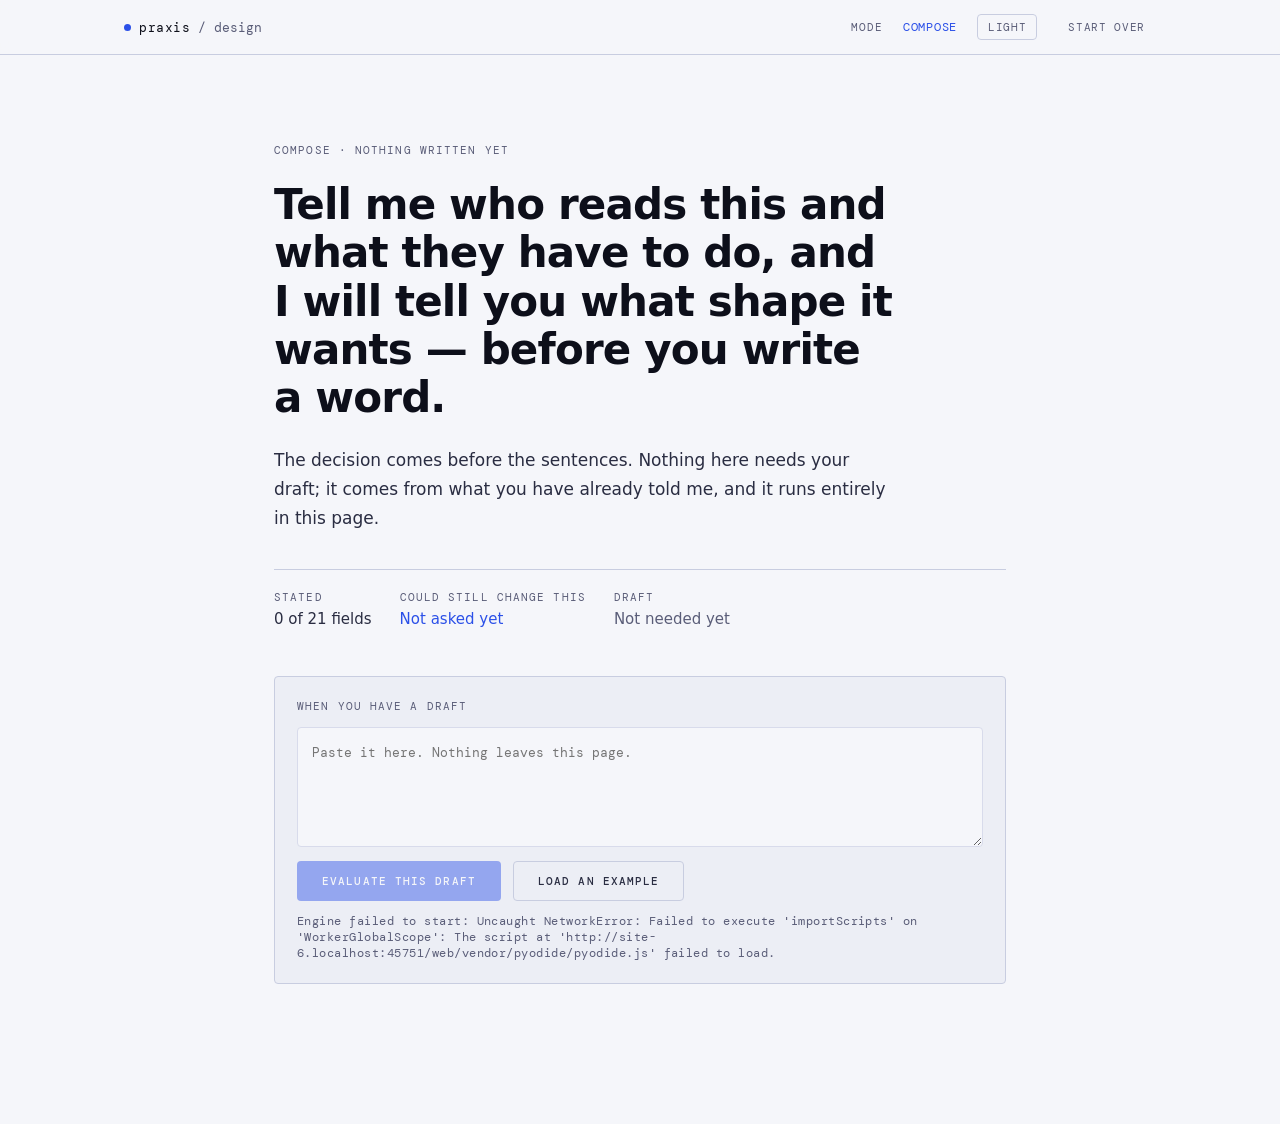
==== web/design.html @ 6928f115 "Build the design layer viewer in the browser Not everyone who needs praxis has a model, so the websi" ====
<!doctype html>
<html lang="en">
<head>
<meta charset="utf-8">
<meta name="viewport" content="width=device-width, initial-scale=1">
<title>praxis — what this message should do, and what it is missing</title>
<meta name="description" content="praxis decides what a message should do for its reader, shows what the draft is missing, and — only if you ask — locates the changes. It never writes the prose, and nothing leaves the browser.">
<link rel="icon" href="data:image/svg+xml,%3Csvg xmlns='http://www.w3.org/2000/svg' viewBox='0 0 16 16'%3E%3Ccircle cx='8' cy='8' r='5' fill='%232b50e8'/%3E%3C/svg%3E">
<link rel="preconnect" href="https://fonts.googleapis.com">
<link rel="preconnect" href="https://fonts.gstatic.com" crossorigin>
<link rel="stylesheet" href="https://fonts.googleapis.com/css2?family=DM+Mono:wght@400;500&display=swap">
<link rel="stylesheet" href="./design.css">
</head>
<body>
<header class="dlv-header">
  <div class="dlv-header-inner">
    <div class="brand">
      <span class="dot"></span>
      <span class="brand-name">praxis</span>
      <span class="brand-sub">/ design</span>
    </div>
    <div class="spacer"></div>
    <div class="mono">Mode</div>
    <div class="mode-value" id="mode-label">Compose</div>
    <button class="chip" id="theme-btn" type="button">Light</button>
    <button class="chip bare" id="reset-btn" type="button">Start over</button>
  </div>
</header>

<main id="app" aria-live="polite"></main>

<script type="module" src="./src/design.js"></script>
</body>
</html>
---- web/design.css ----
/* Design layer viewer — DHK "Electric Cobalt" light, plus the dark extension
   defined in docs/design/design-layer-viewer/SPEC.md §9.

   The dark palette is an EXTENSION. DHK ships light-only; if the studio
   publishes real dark tokens, swap the one block below and nothing else
   changes, because every component styles through a token.

   Kept separate from styles.css: that sheet tunes teal/orange to the
   harness's SAFE / LOW RISK / REVIEW semantics, and here the same three
   colours mean pass / gap-and-blocked / move. Same tokens, different
   meanings, so they do not share a file. */

:root {
  --bg:  #f5f6fa;
  --bg2: #eceef5;
  --bg3: #e0e3f0;

  --border:       #c8cde0;
  --border-light: #d8dbeb;

  --text:       #0d0f1a;
  --text-muted: #2a2d42;
  --text-dim:   #5a5d78;

  --accent:       #2b50e8;
  --accent-hover: #1a3bd4;

  --accent-purple: #8b2adc;
  --accent-orange: #e05c2a;
  --accent-teal:   #0ea5b0;

  --tint-study: rgba(14, 165, 176, 0.12);

  /* Exists only because the sticky header needs a translucent fill that no
     DHK token provides. */
  --header-bg: rgba(245, 246, 250, 0.86);

  --font-sans: system-ui, -apple-system, "Segoe UI", sans-serif;
  --font-mono: "DM Mono", ui-monospace, "SF Mono", Menlo, Consolas, monospace;

  --radius: 4px;
  --read: 780px;
  --wide: 1080px;
}

:root[data-dlv-theme="dark"] {
  --bg:  #0d0f1a;
  --bg2: #15182a;
  --bg3: #1f2338;

  --border:       #2f3452;
  --border-light: #242942;

  --text:       #f2f3f9;
  --text-muted: #c3c7dc;
  --text-dim:   #8b90ab;

  --accent:       #6d86f5;
  --accent-hover: #93a7ff;

  --accent-purple: #b06ef0;
  --accent-orange: #f0834f;
  --accent-teal:   #34c3ce;

  --tint-study: rgba(52, 195, 206, 0.18);

  --header-bg: rgba(13, 15, 26, 0.86);
  color-scheme: dark;
}

*, *::before, *::after { box-sizing: border-box; margin: 0; padding: 0; }

body {
  background: var(--bg);
  color: var(--text);
  font-family: var(--font-sans);
  min-height: 100vh;
}

a { color: var(--accent); text-decoration: none; transition: color 0.15s; }
a:hover { color: var(--accent-hover); }

button { font-family: inherit; cursor: pointer; }
button:focus-visible,
textarea:focus-visible,
a:focus-visible { outline: 2px solid var(--accent); outline-offset: 2px; }

h1, h2, h3 { line-height: 1.2; text-wrap: pretty; }

/* ── chrome ─────────────────────────────────────────────────────────────
   Mono is chrome only. It never carries prose. */
.mono {
  font-family: var(--font-mono);
  font-size: 11px;
  letter-spacing: 0.1em;
  text-transform: uppercase;
  color: var(--text-dim);
}
.mono-plain {
  font-family: var(--font-mono);
  font-size: 12px;
  letter-spacing: 0.04em;
  text-transform: none;
  color: var(--text-dim);
}

.read { max-width: var(--read); }
.wide { max-width: var(--wide); margin: 0 auto; padding: 0 24px; }

/* ── header ─────────────────────────────────────────────────────────── */
.dlv-header {
  position: sticky; top: 0; z-index: 20;
  background: var(--header-bg);
  backdrop-filter: blur(8px);
  border-bottom: 1px solid var(--border);
}
.dlv-header-inner {
  max-width: var(--wide); margin: 0 auto; padding: 14px 24px;
  display: flex; align-items: center; gap: 20px;
}
.brand { display: flex; align-items: center; gap: 8px; }
.dot { width: 7px; height: 7px; border-radius: 50%; background: var(--accent); flex: none; }
.brand-name {
  font-family: var(--font-mono); font-size: 13px;
  letter-spacing: 0.04em; color: var(--text);
}
.brand-sub { font-family: var(--font-mono); font-size: 13px; color: var(--text-dim); }
.spacer { flex: 1; }
.mode-value {
  font-family: var(--font-mono); font-size: 12px; letter-spacing: 0.06em;
  text-transform: uppercase; color: var(--accent);
}
.chip {
  font-family: var(--font-mono); font-size: 11px; letter-spacing: 0.06em;
  text-transform: uppercase; padding: 5px 10px; border-radius: var(--radius);
  border: 1px solid var(--border); background: transparent; color: var(--text-dim);
  transition: color 0.15s, border-color 0.15s;
}
.chip:hover { color: var(--accent); border-color: var(--accent); }
.chip.bare { border-color: transparent; }
.chip.bare:hover { color: var(--accent); border-color: transparent; }

/* ── buttons ────────────────────────────────────────────────────────── */
.btn {
  font-family: var(--font-mono); font-size: 11px; font-weight: 500;
  letter-spacing: 0.1em; text-transform: uppercase;
  padding: 12px 24px; border-radius: var(--radius);
  border: 1px solid transparent; transition: opacity 0.15s, color 0.15s, border-color 0.15s;
}
.btn-primary { background: var(--accent); color: #fff; }
.btn-primary:hover { opacity: 0.85; }
.btn-primary[disabled] { opacity: 0.45; cursor: not-allowed; }
.btn-ghost { background: transparent; color: var(--text-muted); border-color: var(--border); }
.btn-ghost:hover { color: var(--accent); border-color: var(--accent); }

/* ── compose ────────────────────────────────────────────────────────── */
.compose { max-width: var(--read); margin: 0 auto; padding: 88px 24px 140px;
  display: flex; flex-direction: column; gap: 24px; }
.compose h1 {
  font-size: clamp(30px, 3.6vw, 42px); font-weight: 700;
  letter-spacing: -0.02em; line-height: 1.15; max-width: 640px;
}
.lede { font-size: 17px; line-height: 1.7; color: var(--text-muted); max-width: 620px; }

.stats {
  display: flex; gap: 28px; flex-wrap: wrap;
  padding-top: 20px; border-top: 1px solid var(--border); margin-top: 12px;
}
.stat-value { font-size: 15px; color: var(--text-muted); margin-top: 6px; }
.stat-value.live { color: var(--accent); }
.stat-value.idle { color: var(--text-dim); }

.draft-box {
  border: 1px solid var(--border); border-radius: var(--radius);
  background: var(--bg2); padding: 22px;
  display: flex; flex-direction: column; gap: 14px; margin-top: 24px;
}
.draft-box textarea {
  width: 100%; min-height: 120px; resize: vertical; padding: 14px;
  border: 1px solid var(--border-light); border-radius: var(--radius);
  background: var(--bg); color: var(--text-muted);
  font-family: var(--font-mono); font-size: 13px; line-height: 1.7;
}
.draft-actions { display: flex; align-items: center; gap: 12px; flex-wrap: wrap; }

/* ── the answer ─────────────────────────────────────────────────────── */
.evaluated { padding: 64px 24px 160px; display: flex; flex-direction: column; }
.answer { max-width: 720px; display: flex; flex-direction: column; gap: 22px; }
.answer h1 {
  font-size: clamp(28px, 3.2vw, 38px); font-weight: 700;
  letter-spacing: -0.02em; line-height: 1.2;
}
.answer-body { font-size: 18px; line-height: 1.7; color: var(--text-muted); }
.answer-foot {
  display: flex; align-items: center; gap: 14px; flex-wrap: wrap;
  padding-top: 18px; border-top: 1px solid var(--border); margin-top: 6px;
}

/* ── the four depths ─────────────────────────────────────────────────
   The container owns the top hairline. The rows own their own bottom one.
   One owner per rule, or it renders 2px. */
.depths { margin-top: 52px; border-top: 1px solid var(--border); }
.depth-row {
  width: 100%; text-align: left; display: flex; align-items: baseline; gap: 16px;
  padding: 18px 4px; background: transparent; border: 0;
  border-bottom: 1px solid var(--border-light); transition: background 0.15s;
}
.depth-row:hover { background: var(--bg2); }
.depth-num {
  font-family: var(--font-mono); font-size: 12px; color: var(--accent); min-width: 24px;
}
.depth-label { font-size: 17px; font-weight: 600; color: var(--text); flex: 1; }
.depth-meta { font-family: var(--font-mono); font-size: 12px; color: var(--text-dim); }
/* Depth 04 before the gate: present, dimmed, and not a button. */
.depth-row.locked { cursor: default; }
.depth-row.locked:hover { background: transparent; }
.depth-row.locked .depth-num,
.depth-row.locked .depth-label { color: var(--text-dim); }

.section { margin-top: 64px; }
.section-divider {
  display: flex; align-items: center; gap: 16px; margin-bottom: 20px;
}
.section-divider span {
  font-family: var(--font-mono); font-size: 11px; letter-spacing: 0.08em;
  text-transform: uppercase; color: var(--text-dim);
}
.section-divider::after { content: ""; flex: 1; height: 1px; background: var(--border); }

/* ── depth 01 ───────────────────────────────────────────────────────── */
.reasons { display: flex; flex-direction: column; gap: 18px; max-width: var(--read); }
.reason { display: flex; gap: 14px; }
.reason .arrow { font-family: var(--font-mono); color: var(--accent); }
.reason p { font-size: 16px; line-height: 1.75; color: var(--text-muted); }

/* ── depth 02 scorecard ─────────────────────────────────────────────── */
.score-counts { font-family: var(--font-mono); font-size: 11px; color: var(--text-dim); margin-bottom: 14px; }
.scorecard {
  display: grid; grid-template-columns: repeat(auto-fit, minmax(320px, 1fr));
  gap: 1px; background: var(--border-light);
  border: 1px solid var(--border-light); border-radius: var(--radius); overflow: hidden;
}
.cell { background: var(--bg2); padding: 18px 20px; }
.cell-head { display: flex; align-items: center; gap: 10px; flex-wrap: wrap; }
.verdict {
  font-family: var(--font-mono); font-size: 11px; letter-spacing: 0.08em;
  text-transform: uppercase; flex: none;
}
.verdict.pass { color: var(--accent-teal); }
.verdict.gap { color: var(--accent-orange); }
.verdict.unknown { color: var(--text-dim); border-bottom: 1px dashed var(--text-dim); }
.cell-title { font-size: 15px; font-weight: 600; color: var(--text); }
/* Unknown is a third tier of confidence, so its title is one step back. */
.cell.is-unknown .cell-title { color: var(--text-muted); }
.cell-body { font-size: 14px; line-height: 1.6; color: var(--text-dim); margin-top: 8px; }
.cell-evidence {
  font-family: var(--font-mono); font-size: 12px; color: var(--text-dim);
  margin-top: 8px; word-break: break-word;
}
.score-note {
  font-size: 13px; line-height: 1.7; color: var(--text-dim);
  margin-top: 14px; max-width: 640px;
}
.score-note .tag {
  font-family: var(--font-mono); border-bottom: 1px dashed var(--text-dim);
}

/* ── depth 03 contract ──────────────────────────────────────────────
   auto-fit columns, independent group heights. Groups hold 3/4/5/3/2/2/2
   fields; a shared baseline would be wrong for five of the seven. */
.legend-dots { display: flex; align-items: center; gap: 16px; flex-wrap: wrap; margin-bottom: 24px; }
.legend-dot {
  display: flex; align-items: center; gap: 7px;
  font-family: var(--font-mono); font-size: 11px; color: var(--text-dim);
}
.dot-stated { width: 8px; height: 8px; border-radius: 50%; background: var(--accent); flex: none; }
.dot-inferred { width: 8px; height: 8px; border-radius: 50%; border: 1px solid var(--text-dim); flex: none; }

.contract-grid {
  display: grid; grid-template-columns: repeat(auto-fit, minmax(300px, 1fr));
  gap: 32px; align-items: start;
}
.group-name {
  font-family: var(--font-mono); font-size: 11px; letter-spacing: 0.1em;
  text-transform: uppercase; color: var(--accent);
  padding-bottom: 10px; border-bottom: 1px solid var(--border-light);
}
.field-row {
  width: 100%; text-align: left; display: flex; align-items: baseline; gap: 12px;
  padding: 11px 2px; background: transparent; border: 0;
  border-bottom: 1px solid var(--border-light); transition: background 0.15s;
}
.field-row:hover { background: var(--bg2); }
.field-key { font-family: var(--font-mono); font-size: 12px; color: var(--text-dim); min-width: 116px; }
.field-value { font-size: 14px; color: var(--text); }
.field-row.inferred .field-value { color: var(--text-dim); font-style: italic; }
/* A field with no closed domain gets no picker. The caret is the tell. */
.field-kind { font-family: var(--font-mono); font-size: 11px; color: var(--text-dim); }
.field-dot { flex: none; }

.picker {
  display: flex; flex-wrap: wrap; gap: 6px;
  padding: 10px 2px 14px; border-bottom: 1px solid var(--border-light);
}
.picker-opt {
  font-size: 13px; padding: 5px 10px; border-radius: var(--radius);
  border: 1px solid var(--border); background: var(--bg); color: var(--text-muted);
  transition: color 0.15s, border-color 0.15s;
}
.picker-opt:hover { color: var(--accent); border-color: var(--accent); }
.picker-opt.on { color: var(--accent); border-color: var(--accent); }
.picker-note { font-size: 13px; line-height: 1.6; color: var(--text-dim); padding: 10px 2px 14px;
  border-bottom: 1px solid var(--border-light); }

/* ── question card ──────────────────────────────────────────────────── */
.questions { margin-top: 64px; max-width: 720px; }
.qcard {
  border: 1px solid var(--border); border-left: 2px solid var(--accent);
  border-radius: var(--radius); background: var(--bg2); padding: 26px;
  display: flex; flex-direction: column; gap: 12px;
}
.qcard.done { border-left-color: var(--accent-teal); }
.qcard h3 { font-size: 22px; font-weight: 600; line-height: 1.3; }
.qdecides { font-size: 14px; line-height: 1.6; color: var(--text-dim); }
.qoptions { display: flex; flex-direction: column; gap: 8px; margin-top: 10px; }
.qoption {
  text-align: left; padding: 13px 16px; border: 1px solid var(--border);
  border-radius: var(--radius); background: var(--bg); color: var(--text-muted);
  font-size: 15px; transition: color 0.15s, border-color 0.15s, background 0.15s;
}
.qoption:hover { border-color: var(--accent); color: var(--accent); background: var(--bg3); }
.qlink {
  align-self: flex-start; background: transparent; border: 0; padding: 0;
  font-family: var(--font-mono); font-size: 12px; letter-spacing: 0.04em;
  color: var(--text-dim); margin-top: 8px; transition: color 0.15s;
}
.qlink:hover { color: var(--accent); }
.qcard-flat {
  border: 1px solid var(--border); border-radius: var(--radius); background: var(--bg2);
  padding: 22px; display: flex; align-items: center; gap: 16px; flex-wrap: wrap;
}
.qcard-flat span { font-size: 15px; color: var(--text-muted); }
.qcard-flat .qlink { margin-top: 0; color: var(--accent); }
.mono-teal {
  font-family: var(--font-mono); font-size: 11px; letter-spacing: 0.1em;
  text-transform: uppercase; color: var(--accent-teal);
}

/* ── transform gate ─────────────────────────────────────────────────── */
.gate { margin-top: 72px; max-width: var(--read); }
.gate p { font-size: 17px; line-height: 1.7; color: var(--text-muted); }
.gate-actions { display: flex; align-items: center; gap: 16px; flex-wrap: wrap; margin-top: 24px; }

/* ── located changes ────────────────────────────────────────────────── */
.transform { margin-top: 72px; }
.marker-legend { display: flex; align-items: center; gap: 18px; flex-wrap: wrap; margin-bottom: 12px; }
.legend-item {
  display: flex; align-items: center; gap: 7px;
  font-family: var(--font-mono); font-size: 11px; letter-spacing: 0.04em; color: var(--text-dim);
}
.legend-item .rule-solid { width: 14px; border-bottom: 2px solid var(--accent); }
.legend-item .rule-dash { width: 14px; border-bottom: 1px dashed var(--accent-purple); }
.legend-item .rule-cut { width: 14px; border-bottom: 1px solid var(--text-dim); text-decoration: line-through; }
.legend-item.blocked { color: var(--accent-orange); }

.two-pane {
  display: grid; grid-template-columns: minmax(0, 1.55fr) minmax(0, 1fr);
  gap: 28px; align-items: start;
}
.draft-card {
  border: 1px solid var(--border); border-radius: var(--radius);
  background: var(--bg2); padding: 34px 38px; min-width: 0;
}
.draft-head {
  display: flex; align-items: baseline; gap: 16px; flex-wrap: wrap;
  padding-bottom: 16px; border-bottom: 1px solid var(--border-light); margin-bottom: 26px;
}
.view-toggle {
  font-family: var(--font-mono); font-size: 11px; letter-spacing: 0.06em;
  text-transform: uppercase; background: transparent; border: 0; padding: 0;
  color: var(--text-dim); transition: color 0.15s;
}
.view-toggle:hover, .view-toggle.on { color: var(--accent); }
.view-sep { color: var(--border); }
.view-label { font-family: var(--font-mono); font-size: 11px; color: var(--accent); }

.draft-original {
  margin: 0; white-space: pre-wrap; font-family: var(--font-mono);
  font-size: 13px; line-height: 1.85; color: var(--text-muted);
}
.draft-prose {
  display: flex; flex-direction: column; gap: 18px;
  font-size: 16px; line-height: 1.9; color: var(--text-muted);
}

/* Markers sit in the baseline: inherit the font, carry no background. */
.mk { background: transparent; border: 0; padding: 0; font: inherit; transition: color 0.15s; }
.mk-revise { color: var(--text-muted); border-bottom: 2px solid var(--accent); }
.mk-revise:hover { color: var(--accent); }
.mk-move { color: var(--accent-purple); border-bottom: 1px dashed var(--accent-purple); }
.mk-move:hover { color: var(--accent); }
.mk-cut { color: var(--text-dim); text-decoration: line-through; }
.mk-cut:hover { color: var(--accent-orange); }
.mk-insert {
  display: block; text-align: left; width: 100%;
  border-left: 2px solid var(--accent); padding: 2px 0 2px 12px;
  font-family: var(--font-mono); font-size: 12px; color: var(--accent);
}
.mk-insert:hover { color: var(--accent-hover); }

.protected {
  background: var(--tint-study); border-bottom: 1px solid var(--accent-teal);
  padding: 1px 1px 1px 2px;
}

/* The annotation steps *down* to --bg, so it reads as inset in the card. */
.annotation {
  margin: 8px 0 4px 12px; border-left: 2px solid var(--accent);
  background: var(--bg); padding: 12px 14px;
  font-size: 14px; line-height: 1.7; color: var(--text-muted);
}
.annotation.move { border-left-color: var(--accent-purple); }
.annotation.cut { border-left-color: var(--border); }
.ann-label {
  font-family: var(--font-mono); font-size: 11px; letter-spacing: 0.08em;
  text-transform: uppercase; color: var(--accent); display: block;
}
.annotation.move .ann-label { color: var(--accent-purple); }
.annotation.cut .ann-label { color: var(--text-dim); }
.ann-body { margin-top: 6px; }
/* A gap that folded into this edit rather than getting its own marker. */
.ann-also {
  font-family: var(--font-mono); font-size: 11px; letter-spacing: 0.04em;
  color: var(--text-dim); margin-top: 10px; display: block;
}

.blocked-block {
  border: 1px solid var(--accent-orange); border-radius: var(--radius);
  background: var(--bg); padding: 14px 16px;
}
.blocked-head { display: flex; align-items: center; gap: 10px; flex-wrap: wrap; }
.blocked-tag {
  font-family: var(--font-mono); font-size: 11px; letter-spacing: 0.08em;
  text-transform: uppercase; color: var(--accent-orange);
}
.blocked-sub { font-family: var(--font-mono); font-size: 11px; color: var(--text-dim); }
.blocked-block p { font-size: 14px; line-height: 1.7; color: var(--text-muted); margin-top: 10px; }
.blocked-span {
  font-family: var(--font-mono); font-size: 13px;
  background: var(--tint-study); padding: 1px 4px;
}
.blocked-actions { display: flex; gap: 12px; flex-wrap: wrap; margin-top: 14px; }
.blocked-actions .btn { padding: 9px 16px; }

/* ── the gutter ─────────────────────────────────────────────────────── */
.gutter { position: sticky; top: 84px; display: flex; flex-direction: column; gap: 10px; min-width: 0; }
.gutter-head {
  font-family: var(--font-mono); font-size: 11px; letter-spacing: 0.08em;
  text-transform: uppercase; color: var(--text-dim);
  padding-bottom: 10px; border-bottom: 1px solid var(--border);
}
.change-row {
  text-align: left; display: flex; gap: 12px; align-items: baseline;
  padding: 12px 14px; border: 1px solid var(--border-light);
  border-radius: var(--radius); background: var(--bg2);
  transition: background 0.15s, border-color 0.15s;
}
.change-row:hover, .change-row.on { background: var(--bg3); border-color: var(--accent); }
.change-kind {
  font-family: var(--font-mono); font-size: 11px; letter-spacing: 0.06em;
  text-transform: uppercase; min-width: 58px; color: var(--text-dim);
}
.change-summary { font-size: 14px; line-height: 1.55; color: var(--text-muted); flex: 1; }
.change-plus { font-family: var(--font-mono); font-size: 11px; color: var(--text-dim); }
.change-at { font-family: var(--font-mono); font-size: 11px; color: var(--text-dim); }
.gutter-note { font-size: 13px; line-height: 1.7; color: var(--text-dim); margin-top: 6px; }

/* Gaps that produced no edit. Not an error: no orange, no left border.
   The engine declining to invent an edit reads as completeness. */
.no-edit { margin-top: 18px; padding-top: 14px; border-top: 1px solid var(--border); }
.no-edit-label {
  font-family: var(--font-mono); font-size: 11px; letter-spacing: 0.08em;
  text-transform: uppercase; color: var(--text-dim);
}
.no-edit-row { font-size: 13px; line-height: 1.7; color: var(--text-dim); margin-top: 10px; }
.no-edit-row b { color: var(--text-muted); font-weight: 500; }

.notice {
  border: 1px solid var(--border); border-left: 2px solid var(--accent-orange);
  border-radius: var(--radius); background: var(--bg2); padding: 18px 20px;
  font-size: 15px; line-height: 1.7; color: var(--text-muted); max-width: var(--read);
}

@media (max-width: 900px) {
  .two-pane { grid-template-columns: 1fr; }
  .gutter { position: static; }
  .draft-card { padding: 24px 22px; }
}

@media (prefers-reduced-motion: reduce) {
  * { transition-duration: 0.01ms !important; }
}
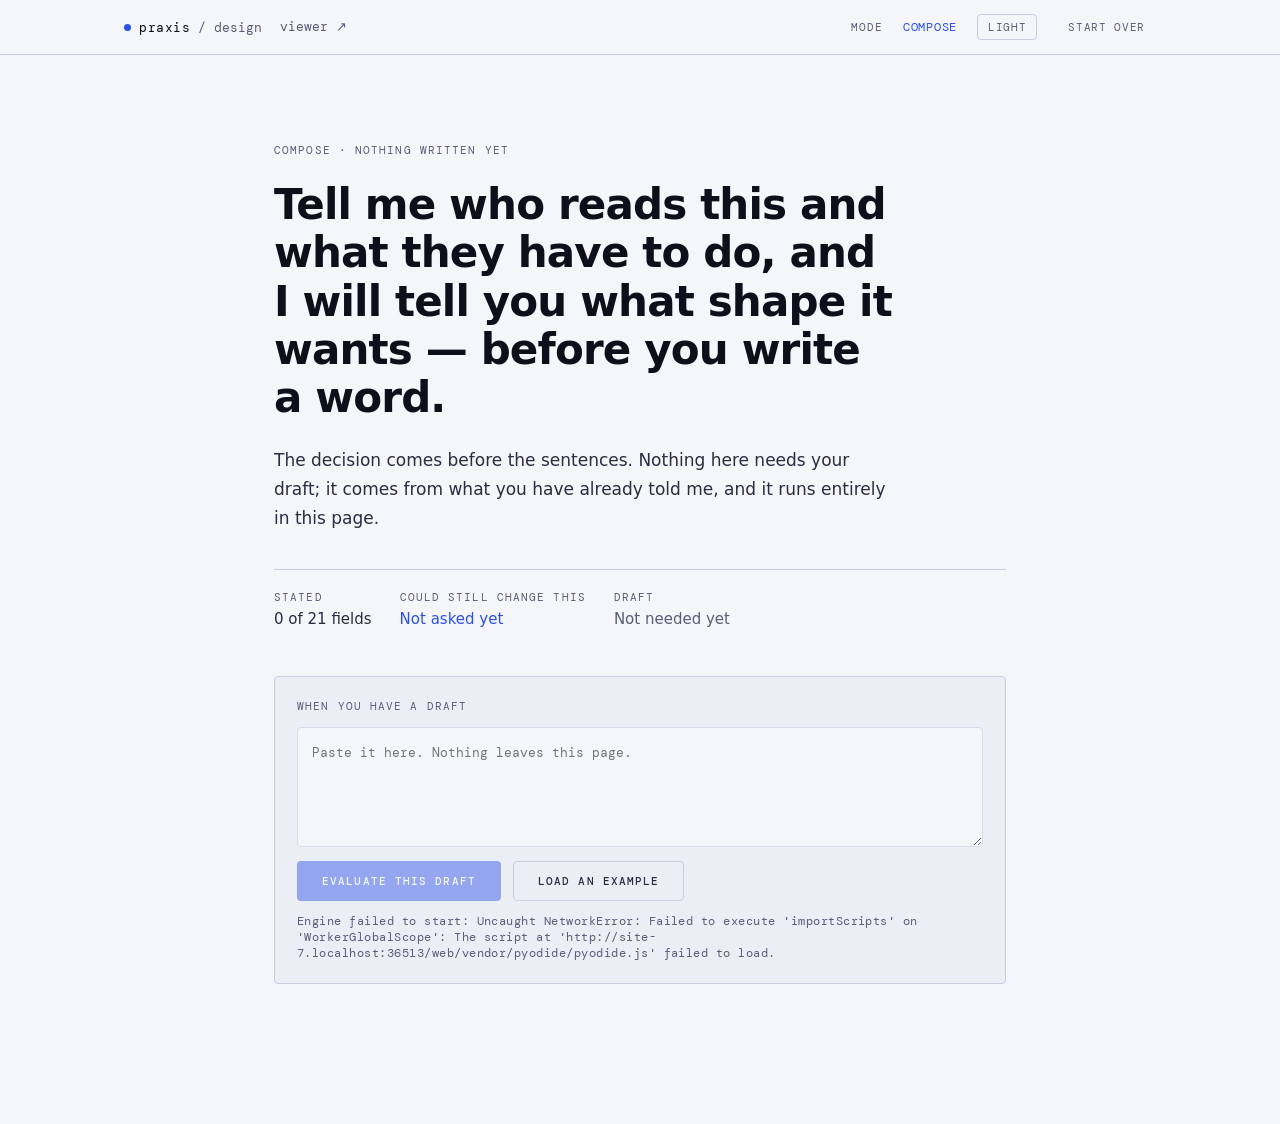
==== commit aa065a52: "Link the two layers to each other The design layer shipped deployed and unreachable: web/index.html " ====
--- a/web/design.html
+++ b/web/design.html
@@ -18,6 +18,7 @@
       <span class="dot"></span>
       <span class="brand-name">praxis</span>
       <span class="brand-sub">/ design</span>
+      <a class="sibling" href="./index.html">viewer ↗</a>
     </div>
     <div class="spacer"></div>
     <div class="mono">Mode</div>
--- a/web/design.css
+++ b/web/design.css
@@ -125,6 +125,11 @@
   letter-spacing: 0.04em; color: var(--text);
 }
 .brand-sub { font-family: var(--font-mono); font-size: 13px; color: var(--text-dim); }
+.sibling {
+  font-family: var(--font-mono); font-size: 13px; color: var(--text-dim);
+  margin-left: 10px; border-bottom: 1px solid transparent;
+}
+.sibling:hover { color: var(--accent); border-bottom-color: var(--accent); }
 .spacer { flex: 1; }
 .mode-value {
   font-family: var(--font-mono); font-size: 12px; letter-spacing: 0.06em;
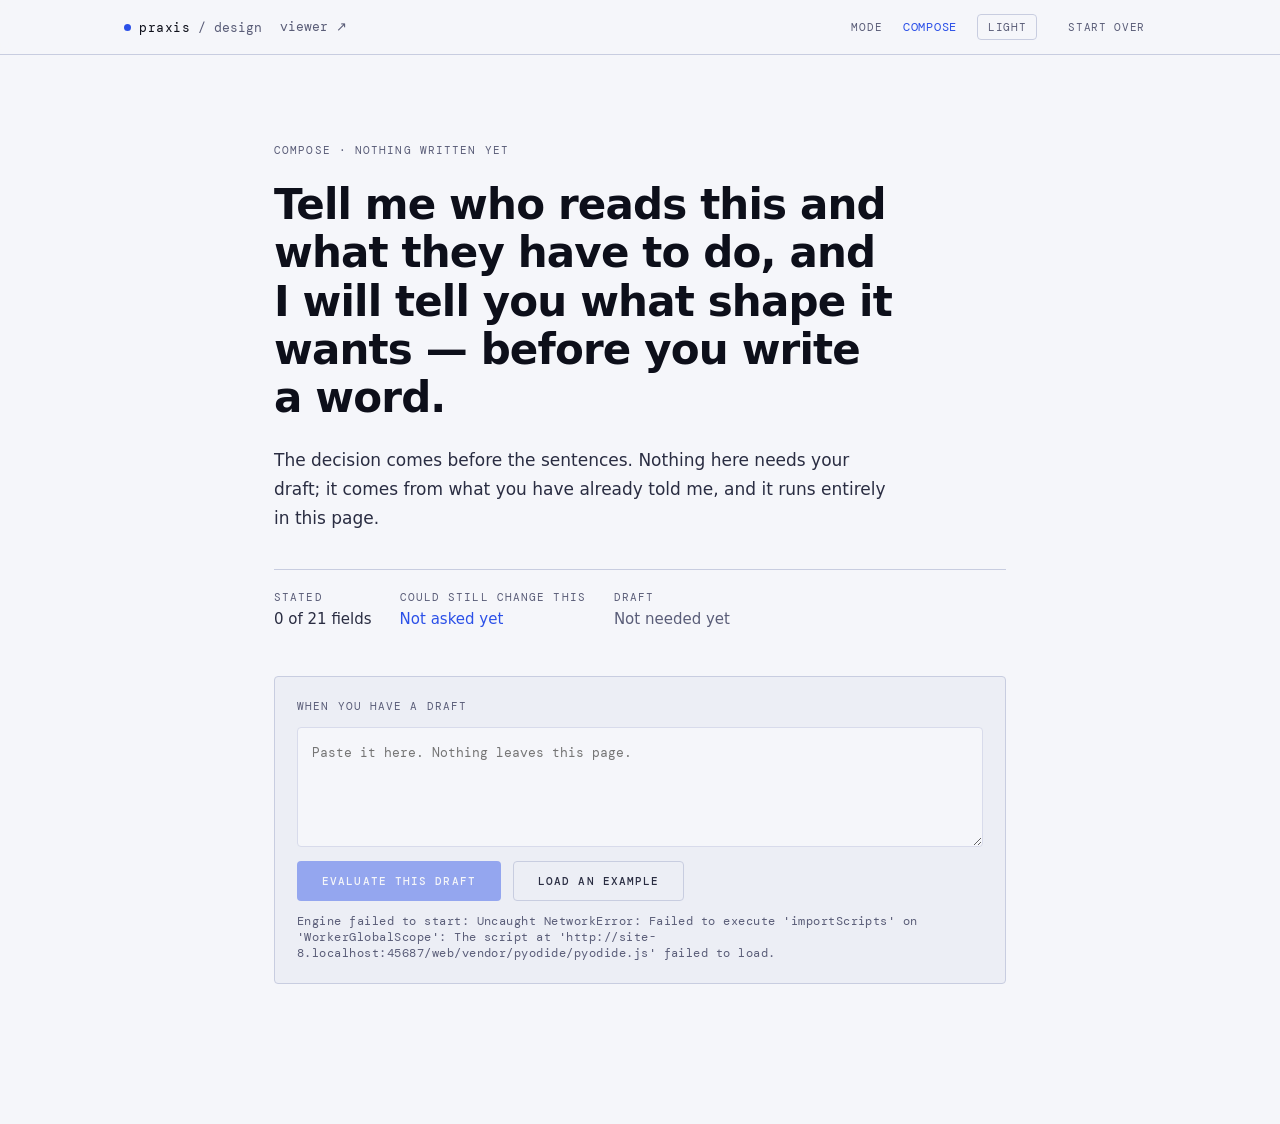
==== commit 1ea5fa46: "Stop the pages that promise offline from loading a CDN font web/design.html and web/index.html each " ====
--- a/web/design.html
+++ b/web/design.html
@@ -6,9 +6,7 @@
 <title>praxis — what this message should do, and what it is missing</title>
 <meta name="description" content="praxis decides what a message should do for its reader, shows what the draft is missing, and — only if you ask — locates the changes. It never writes the prose, and nothing leaves the browser.">
 <link rel="icon" href="data:image/svg+xml,%3Csvg xmlns='http://www.w3.org/2000/svg' viewBox='0 0 16 16'%3E%3Ccircle cx='8' cy='8' r='5' fill='%232b50e8'/%3E%3C/svg%3E">
-<link rel="preconnect" href="https://fonts.googleapis.com">
-<link rel="preconnect" href="https://fonts.gstatic.com" crossorigin>
-<link rel="stylesheet" href="https://fonts.googleapis.com/css2?family=DM+Mono:wght@400;500&display=swap">
+<link rel="stylesheet" href="./fonts.css">
 <link rel="stylesheet" href="./design.css">
 </head>
 <body>
--- a/web/fonts.css
+++ b/web/fonts.css
@@ -0,0 +1,25 @@
+/* DM Mono, vendored.
+ *
+ * Both pages promise the draft never leaves the browser and that they work
+ * offline. A CDN <link> does not send the draft anywhere, but it does tell
+ * Google the visitor's IP and that they opened the page, and it breaks
+ * offline entirely — so the font travels with the page. See web/fonts/README.md.
+ *
+ * Latin subset only: the chrome is English and the unicode-range split
+ * Google serves would double the requests for glyphs nothing here uses.
+ * Every rule falls back through --font-mono, so a missing file costs the
+ * typeface and nothing else. */
+@font-face {
+  font-family: 'DM Mono';
+  font-style: normal;
+  font-weight: 400;
+  font-display: swap;
+  src: url('./fonts/dm-mono-400-latin.woff2') format('woff2');
+}
+@font-face {
+  font-family: 'DM Mono';
+  font-style: normal;
+  font-weight: 500;
+  font-display: swap;
+  src: url('./fonts/dm-mono-500-latin.woff2') format('woff2');
+}
